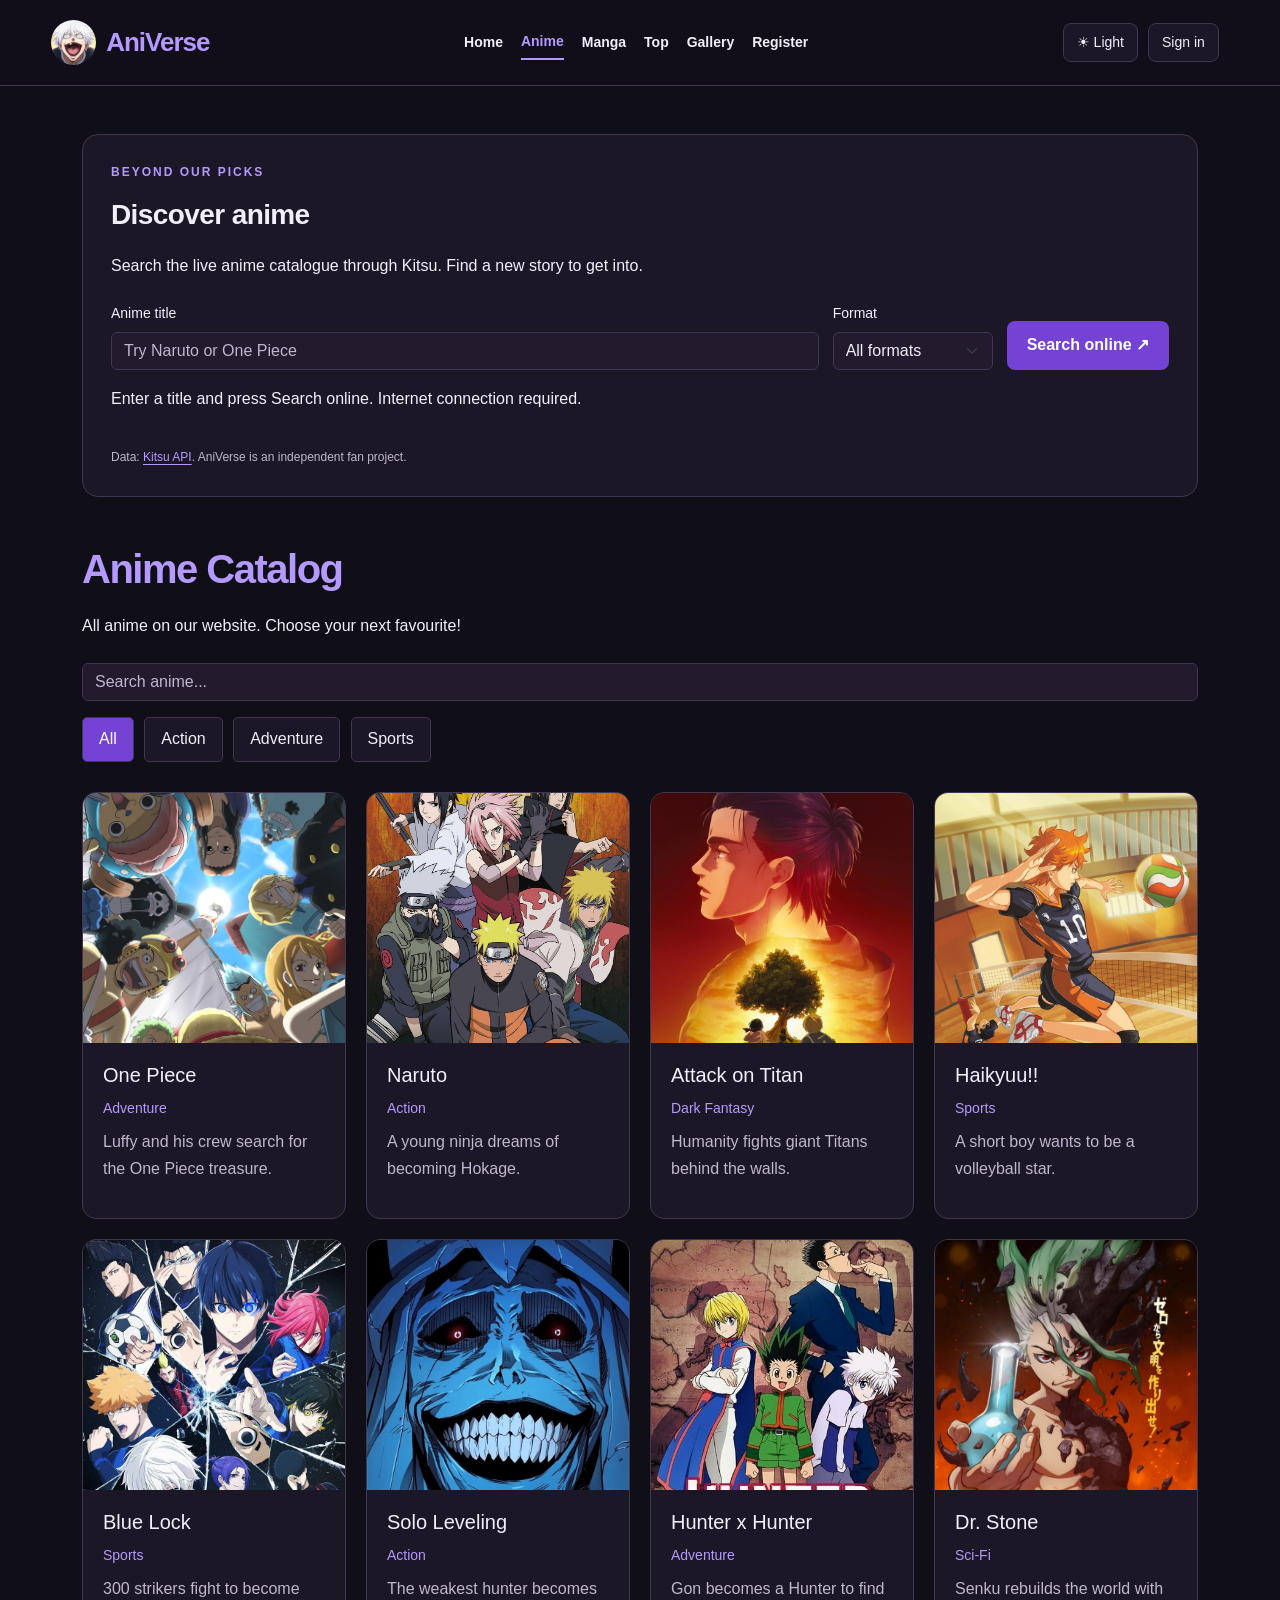
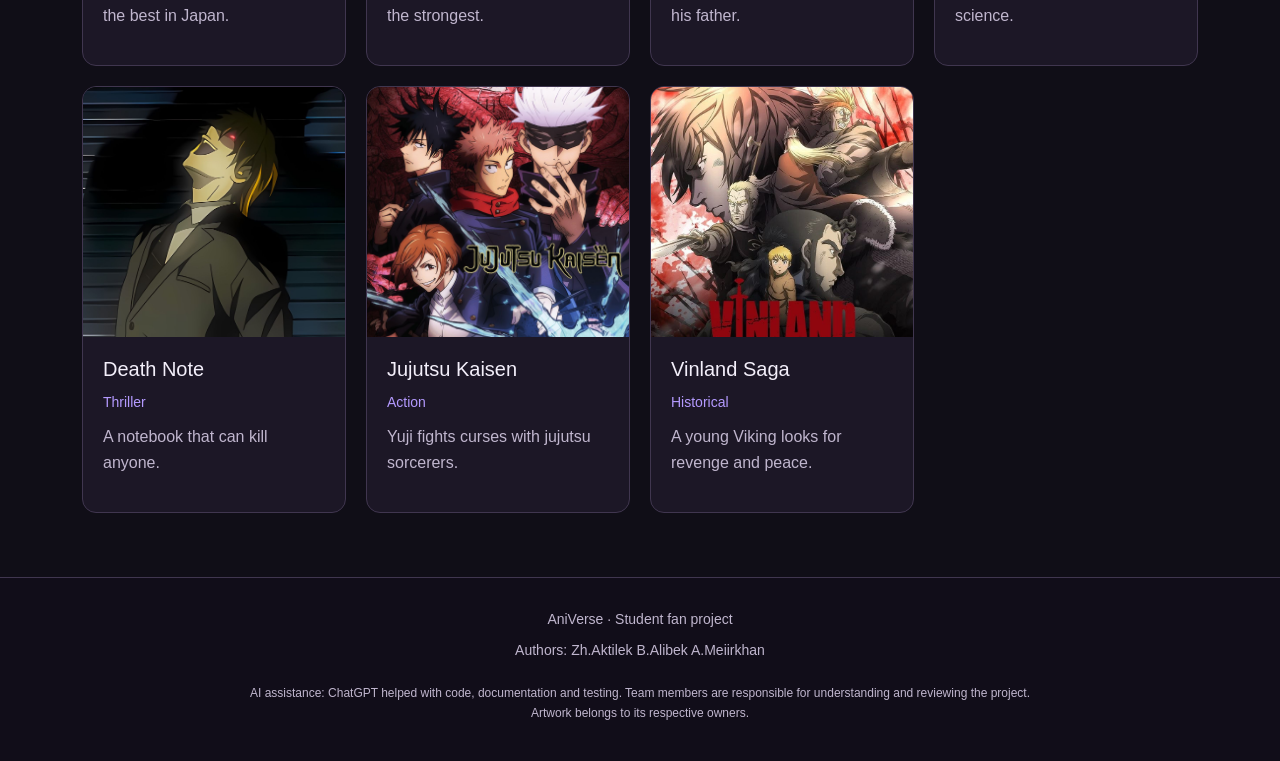
==== anime.html @ a39f716e "feat: add AniVerse final project with API and persistent settings" ====
<!DOCTYPE html>
<html lang="en">
<head>
    <meta charset="UTF-8">
    <meta name="viewport" content="width=device-width, initial-scale=1.0">
    <title>AniVerse - Anime</title>
    <link rel="stylesheet" href="vendor/bootstrap.min.css">
    <script src="js/theme.js"></script>
    <link rel="stylesheet" href="css/style.css">
    <link rel="stylesheet" href="css/final.css">
</head>
<body>
    <a class="skip-link" href="#mainContent">Skip to content</a>

    <header class="header">
        <a href="index.html" class="logo">
            <img src="images/logo.jpg" alt="AniVerse logo">
            <span>AniVerse</span>
        </a>
        <nav class="nav" aria-label="Main navigation">
            <a href="index.html">Home</a>
            <a href="anime.html" class="active" aria-current="page">Anime</a>
            <a href="manga.html">Manga</a>
            <a href="top.html">Top</a>
            <a href="gallery.html">Gallery</a>
            <a href="register.html">Register</a>
        </nav>
        <div class="header-actions"><button id="themeToggle" type="button" class="utility-btn">☀ Light</button><a href="signin.html" id="signInLink" class="utility-btn">Sign in</a><span id="userName"></span><button id="signOut" type="button" class="utility-btn" hidden>Sign out</button></div>
    </header>
    <p id="siteNotice" class="site-notice" role="status"></p>

    <main id="mainContent">
        <div class="container">
            <section class="discover-section mb-5" aria-labelledby="discoverTitle">
    <p class="eyebrow">BEYOND OUR PICKS</p><h2 id="discoverTitle">Discover anime</h2>
    <p>Search the live anime catalogue through Kitsu. Find a new story to get into.</p>
    <form id="apiForm" class="api-search">
        <div><label for="apiQuery">Anime title</label><input id="apiQuery" class="form-control" type="search" placeholder="Try Naruto or One Piece" minlength="2" maxlength="100" required></div>
        <div><label for="apiType">Format</label><select id="apiType" class="form-select"><option value="">All formats</option><option value="TV">TV series</option><option value="movie">Movie</option><option value="OVA">OVA</option></select></div>
        <button id="apiSearchButton" type="submit" class="btn-anime">Search online ↗</button>
    </form>
    <p id="apiStatus" role="status" class="mt-3">Enter a title and press Search online. Internet connection required.</p>
    <div id="apiResults" class="anime-grid" aria-busy="false"></div>
    <p class="source-credit">Data: <a href="https://kitsu.docs.apiary.io/" target="_blank" rel="noopener noreferrer">Kitsu API</a>. AniVerse is an independent fan project.</p>
</section><h1 class="title">Anime Catalog</h1>
            <p class="mb-4">All anime on our website. Choose your next favourite!</p>

            <div class="search-box mb-4">
                <input type="text" id="searchInput" class="form-control mb-3" placeholder="Search anime...">
                <button class="filter-btn active" data-genre="All">All</button>
                <button class="filter-btn" data-genre="Action">Action</button>
                <button class="filter-btn" data-genre="Adventure">Adventure</button>
                <button class="filter-btn" data-genre="Sports">Sports</button>
            </div>
            <p id="noResults" class="no-results">No anime found.</p>


            <div class="anime-grid" id="animeList">
                    <div class="anime-card">
                    <img src="images/one-piece.jpg" alt="One Piece">
                    <div class="info">
                        <h3 class="h5">One Piece</h3>
                        <span class="genre">Adventure</span>
                        <p class="mt-2">Luffy and his crew search for the One Piece treasure.</p>
                    </div>
                </div>
                    <div class="anime-card">
                    <img src="images/naruto.jpg" alt="Naruto">
                    <div class="info">
                        <h3 class="h5">Naruto</h3>
                        <span class="genre">Action</span>
                        <p class="mt-2">A young ninja dreams of becoming Hokage.</p>
                    </div>
                </div>
                    <div class="anime-card">
                    <img src="images/attack-on-titan.jpg" alt="Attack on Titan">
                    <div class="info">
                        <h3 class="h5">Attack on Titan</h3>
                        <span class="genre">Dark Fantasy</span>
                        <p class="mt-2">Humanity fights giant Titans behind the walls.</p>
                    </div>
                </div>
                    <div class="anime-card">
                    <img src="images/haikyuu.jpg" alt="Haikyuu!!">
                    <div class="info">
                        <h3 class="h5">Haikyuu!!</h3>
                        <span class="genre">Sports</span>
                        <p class="mt-2">A short boy wants to be a volleyball star.</p>
                    </div>
                </div>
                    <div class="anime-card">
                    <img src="images/blue-lock.jpg" alt="Blue Lock">
                    <div class="info">
                        <h3 class="h5">Blue Lock</h3>
                        <span class="genre">Sports</span>
                        <p class="mt-2">300 strikers fight to become the best in Japan.</p>
                    </div>
                </div>
                    <div class="anime-card">
                    <img src="images/solo-leveling.jpg" alt="Solo Leveling">
                    <div class="info">
                        <h3 class="h5">Solo Leveling</h3>
                        <span class="genre">Action</span>
                        <p class="mt-2">The weakest hunter becomes the strongest.</p>
                    </div>
                </div>
                    <div class="anime-card">
                    <img src="images/hunter-x-hunter.jpg" alt="Hunter x Hunter">
                    <div class="info">
                        <h3 class="h5">Hunter x Hunter</h3>
                        <span class="genre">Adventure</span>
                        <p class="mt-2">Gon becomes a Hunter to find his father.</p>
                    </div>
                </div>
                    <div class="anime-card">
                    <img src="images/dr-stone.jpg" alt="Dr. Stone">
                    <div class="info">
                        <h3 class="h5">Dr. Stone</h3>
                        <span class="genre">Sci-Fi</span>
                        <p class="mt-2">Senku rebuilds the world with science.</p>
                    </div>
                </div>
                    <div class="anime-card">
                    <img src="images/death-note.jpg" alt="Death Note">
                    <div class="info">
                        <h3 class="h5">Death Note</h3>
                        <span class="genre">Thriller</span>
                        <p class="mt-2">A notebook that can kill anyone.</p>
                    </div>
                </div>
                    <div class="anime-card">
                    <img src="images/jujutsu-kaisen.jpg" alt="Jujutsu Kaisen">
                    <div class="info">
                        <h3 class="h5">Jujutsu Kaisen</h3>
                        <span class="genre">Action</span>
                        <p class="mt-2">Yuji fights curses with jujutsu sorcerers.</p>
                    </div>
                </div>
                    <div class="anime-card">
                    <img src="images/vinland-saga.jpg" alt="Vinland Saga">
                    <div class="info">
                        <h3 class="h5">Vinland Saga</h3>
                        <span class="genre">Historical</span>
                        <p class="mt-2">A young Viking looks for revenge and peace.</p>
                    </div>
                </div>
            </div>
        </div>
    </main>

    <footer class="footer">
        <p>AniVerse · Student fan project</p>
        <p>Authors: Zh.Aktilek B.Alibek A.Meiirkhan</p>
        <p class="credits">AI assistance: ChatGPT helped with code, documentation and testing. Team members are responsible for understanding and reviewing the project. Artwork belongs to its respective owners.</p>
    </footer>

    <script src="vendor/jquery-3.7.1.min.js"></script>
    <script src="js/script.js"></script>
    <script src="js/final.js"></script>

</body>
</html>
---- css/style.css ----
* {
    margin: 0;
    padding: 0;
    box-sizing: border-box;
}

body {
    font-family: Arial, sans-serif;
    background-color: #0f0d14;
    color: #e5e5e5;
}

a {
    color: #e5e5e5;
    text-decoration: none;
}

img {
    display: block;
    width: 100%;
}

h1 {
    font-size: 40px;
}

main {
    padding: 40px 0;
}

.title {
    color: #8b5cf6;
    margin-bottom: 20px;
}

.header {
    display: flex;
    justify-content: space-between;
    align-items: center;
    padding: 15px 40px;
    background-color: #000;
    border-bottom: 2px solid #8b5cf6;
}

.logo {
    display: flex;
    align-items: center;
    gap: 10px;
    font-size: 26px;
    font-weight: bold;
    color: #8b5cf6;
}

.logo img {
    width: 45px;
    height: 45px;
    border-radius: 50%;
    object-fit: cover;
}

.nav {
    display: flex;
    gap: 20px;
}

.nav a:hover {
    color: #8b5cf6;
}

.nav .active {
    color: #8b5cf6;
}

.btn-anime {
    display: inline-block;
    padding: 10px 20px;
    background-color: #8b5cf6;
    color: white;
    border: none;
    border-radius: 5px;
}

.btn-anime:hover {
    background-color: #6d28d9;
    color: white;
}

.hero {
    padding: 60px 20px;
    background-color: #1c1726;
    border-radius: 10px;
}

.anime-card {
    background-color: #1c1726;
    border-radius: 10px;
    height: 100%;
}

.anime-card:hover {
    box-shadow: 0 5px 15px rgba(139, 92, 246, 0.5);
}

.anime-card img {
    height: 250px;
    object-fit: cover;
}

.anime-card .info {
    padding: 15px;
}

.genre {
    color: #8b5cf6;
    font-size: 14px;
}

.anime-grid {
    display: grid;
    grid-template-columns: repeat(4, 1fr);
    gap: 20px;
}

.manga-item {
    display: flex;
    gap: 20px;
    padding: 15px;
    margin-bottom: 15px;
    background-color: #1c1726;
    border-radius: 10px;
}

.manga-item img {
    width: 100px;
    height: 140px;
    object-fit: cover;
}

.top-table {
    width: 100%;
    border-collapse: collapse;
}

.top-table th,
.top-table td {
    padding: 12px;
    text-align: left;
    border-bottom: 1px solid #333;
}

.top-table th {
    background-color: #8b5cf6;
    color: white;
}

.top-table td {
    background-color: #1c1726;
}

.gallery {
    display: grid;
    grid-template-columns: repeat(3, 1fr);
    gap: 15px;
}

.gallery-item {
    position: relative;
}

.gallery-item img {
    height: 300px;
    object-fit: cover;
    border-radius: 10px;
}

.caption {
    position: absolute;
    bottom: 0;
    left: 0;
    width: 100%;
    padding: 10px;
    background-color: rgba(0, 0, 0, 0.7);
    border-radius: 0 0 10px 10px;
    display: none;
}

.gallery-item:hover .caption {
    display: block;
}

.form-box {
    padding: 25px;
    background-color: #1c1726;
    border-radius: 10px;
}

.footer {
    padding: 30px 40px;
    background-color: #000;
    border-top: 2px solid #8b5cf6;
    text-align: center;
}

.filter-btn {
    padding: 8px 16px;
    margin: 0 6px 6px 0;
    background-color: #1c1726;
    color: #e5e5e5;
    border: 1px solid #8b5cf6;
    border-radius: 5px;
    cursor: pointer;
}

.filter-btn:hover,
.filter-btn.active {
    background-color: #8b5cf6;
    color: white;
}

.no-results {
    display: none;
    color: #8b5cf6;
}

.strength-bar {
    height: 6px;
    margin-top: 8px;
    background-color: #333;
    border-radius: 3px;
}

#strengthFill {
    width: 0;
    height: 6px;
    border-radius: 3px;
}

.strength-text {
    margin-top: 5px;
    font-size: 14px;
}

.error-text {
    color: #dc3545;
}

.edit-btn,
.delete-btn {
    padding: 4px 10px;
    border: none;
    border-radius: 4px;
    color: white;
    cursor: pointer;
}

.edit-btn {
    background-color: #8b5cf6;
}

.delete-btn {
    background-color: #dc3545;
}

.gallery-item img {
    cursor: pointer;
}

.lightbox {
    display: none;
    position: fixed;
    top: 0;
    left: 0;
    width: 100%;
    height: 100%;
    background-color: rgba(0, 0, 0, 0.9);
    z-index: 1000;
    text-align: center;
    padding-top: 60px;
}

.lightbox img {
    display: inline-block;
    width: auto;
    max-width: 80%;
    max-height: 75vh;
    border-radius: 10px;
}

.lightbox-caption {
    margin-top: 15px;
    font-size: 20px;
}

.lightbox-close {
    position: absolute;
    top: 15px;
    right: 30px;
    font-size: 40px;
    cursor: pointer;
}

.lightbox-arrow {
    position: absolute;
    top: 50%;
    font-size: 40px;
    cursor: pointer;
    padding: 10px;
}

.lightbox-arrow.left {
    left: 20px;
}

.lightbox-arrow.right {
    right: 20px;
}

.lightbox-close:hover,
.lightbox-arrow:hover {
    color: #8b5cf6;
}

@media (max-width: 992px) {
    h1 {
        font-size: 32px;
    }

    .anime-grid {
        grid-template-columns: repeat(2, 1fr);
    }

    .gallery {
        grid-template-columns: repeat(2, 1fr);
    }
}

@media (max-width: 576px) {
    h1 {
        font-size: 26px;
    }

    .header {
        flex-direction: column;
        gap: 10px;
        padding: 15px;
    }

    .nav {
        flex-wrap: wrap;
        justify-content: center;
        gap: 10px;
    }

    main {
        padding: 20px 0;
    }

    .anime-grid {
        grid-template-columns: 1fr;
    }

    .gallery {
        grid-template-columns: 1fr;
    }

    .hero {
        padding: 30px 15px;
    }

    .lightbox img {
        max-width: 90%;
    }

    .lightbox-arrow {
        font-size: 30px;
    }
}
---- css/final.css ----
:root { color-scheme: dark; --bg:#100e17; --panel:#1c1726; --header:#110d19; --ink:#f3effa; --muted:#c0b6ce; --border:#40364f; --accent:#b49aff; --input:#211b2d; }
:root[data-theme="light"] { color-scheme:light; --bg:#f5f2fa; --panel:#ffffff; --header:#ffffff; --ink:#251c35; --muted:#655871; --border:#d9d0e6; --accent:#6d28d9; --input:#ffffff; }
body { background:var(--bg); color:var(--ink); line-height:1.65; }
a { color:var(--ink); }
a:hover { color:var(--accent); }
.title,.genre,.logo,.nav .active { color:var(--accent); }
.header { background:var(--header); padding:20px 4%; gap:20px; flex-wrap:wrap; border-bottom:1px solid var(--border); }
.logo { letter-spacing:-1px; }
.nav { gap:18px; align-items:center; }
.nav a { font-size:14px; font-weight:600; padding:5px 0; }
.nav a[aria-current="page"] { border-bottom:2px solid var(--accent); }
.header-actions { display:flex; align-items:center; gap:10px; flex-wrap:wrap; }
#userName { max-width:145px; overflow:hidden; text-overflow:ellipsis; white-space:nowrap; font-size:14px; }
.utility-btn { color:var(--ink); background:var(--panel); border:1px solid var(--border); border-radius:8px; padding:8px 13px; font-size:14px; line-height:1.5; display:inline-block; cursor:pointer; }
.utility-btn:hover { color:var(--accent); border-color:var(--accent); }
.btn-anime { border-radius:8px; font-weight:600; padding:11px 20px; background:#7542d6; }
.btn-anime:hover { background:#6330c0; }
button:disabled { opacity:.6; cursor:wait; }
[hidden] { display:none!important; }
:focus-visible { outline:3px solid var(--accent); outline-offset:4px; }
.skip-link { position:absolute; top:-80px; z-index:2000; background:var(--panel); padding:12px; }
.skip-link:focus { top:8px; left:8px; }
main { min-height:65vh; padding:48px 0 64px; }
h1,h2,h3 { line-height:1.2; font-weight:700; }
h1 { letter-spacing:-1.5px; }
h2 { margin-bottom:22px; font-size:28px; letter-spacing:-.6px; }
.eyebrow { color:var(--accent); font-size:12px; font-weight:700; letter-spacing:2px; margin-bottom:15px; }
.hero { padding:72px 28px; border:1px solid var(--border); background:radial-gradient(ellipse at top right, #7344cf30, transparent 70%),var(--panel); border-radius:20px; }
.hero h1 { font-size:clamp(32px,5vw,55px); }
.hero>p:not(.eyebrow) { max-width:660px; margin-inline:auto; color:var(--muted); }
.hero .utility-btn { margin-left:8px; padding:11px 20px; }
.anime-card,.manga-item,.form-box { background:var(--panel); border:1px solid var(--border); border-radius:14px; overflow:hidden; }
.anime-card { transition:transform .15s,box-shadow .15s; }
.anime-card:hover { transform:translateY(-3px); box-shadow:0 10px 24px #0002; }
.anime-card .info { padding:20px; }
.anime-card .info p { color:var(--muted); }
.anime-card img { object-position:center 25%; }
.anime-grid { grid-template-columns:repeat(4,minmax(0,1fr)); }
.anime-card h3 { overflow-wrap:anywhere; }
.form-control,.form-select { background-color:var(--input); color:var(--ink); border-color:var(--border); }
.form-control::placeholder { color:var(--muted); opacity:1; }
.form-control:focus,.form-select:focus { background-color:var(--input); color:var(--ink); border-color:var(--accent); box-shadow:0 0 0 .2rem #8b5cf630; }
.form-label { margin-top:6px; }
.filter-btn { background:var(--panel); color:var(--ink); border-color:var(--border); }
.filter-btn.active { background:#7542d6; }
.top-table td { background:var(--panel); border-color:var(--border); }
.top-table th { background:#7542d6; }
.top-table { min-width:580px; }
.table-responsive { border:1px solid var(--border); border-radius:12px; }
.table-responsive+.title { margin-top:40px; }
.footer { background:var(--header); border-top:1px solid var(--border); color:var(--muted); font-size:14px; }
.footer p { margin-bottom:8px; }
.credits { max-width:780px; margin:20px auto 0; font-size:12px; line-height:1.7; }
.site-notice { margin:0; text-align:center; color:var(--accent); }
.site-notice:not(:empty) { padding:12px; border-bottom:1px solid var(--border); }
.member-welcome { margin-bottom:25px; color:var(--muted); }
.discover-section { background:var(--panel); border:1px solid var(--border); border-radius:16px; padding:28px; }
.api-search { display:grid; grid-template-columns:minmax(0,1fr) 160px auto; align-items:end; gap:14px; margin-top:22px; }
.api-search label { display:block; margin-bottom:7px; font-size:14px; }
.api-search .btn-anime { min-height:40px; }
.api-card img { height:255px; }
.api-card .info { font-size:14px; }
.api-card .info a,.text-link,.source-credit a { color:var(--accent); text-decoration:underline; text-underline-offset:3px; }
.source-credit { font-size:12px; color:var(--muted); margin:20px 0 0; }
.faq-section { padding-top:25px; }
.faq-item { border-bottom:1px solid var(--border); }
.faq-item h3 { margin:0; }
.faq-question { display:flex; align-items:center; justify-content:space-between; gap:20px; padding:22px 0; border:0; background:none; color:var(--ink); width:100%; text-align:left; font:600 17px Arial,sans-serif; line-height:1.5; }
.faq-indicator { color:var(--accent); font-size:24px; flex-shrink:0; }
.faq-answer { color:var(--muted); max-width:850px; padding:0 28px 12px 0; }
.account-layout { display:grid; grid-template-columns:1fr 1fr; gap:64px; align-items:center; padding-top:35px; padding-bottom:35px; }
.account-layout p { color:var(--muted); }
.lightbox button { background:transparent; border:0; color:#fff; }
.lightbox p { color:#fff; }
.gallery-item .caption { pointer-events:none; color:white; margin:0; }
.gallery-item:focus-within .caption { display:block; }
.error-text,.invalid-feedback { color:#ed687a; }
:root[data-theme="light"] .error-text,:root[data-theme="light"] .invalid-feedback { color:#b42336; }
@media (max-width:1100px) { .header { justify-content:center; } .header-actions { justify-content:center; } }
@media (max-width:992px) { .anime-grid { grid-template-columns:repeat(2,minmax(0,1fr)); } .account-layout { gap:25px; } }
@media (max-width:576px) { main { padding:24px 0 40px; } .container { padding-inline:20px; } .header { gap:15px; } .nav { gap:13px; } .nav a { font-size:13px; } .hero { padding:40px 18px; } .hero .utility-btn { margin:12px 0 0; } .anime-grid { grid-template-columns:1fr; } .api-search,.account-layout { grid-template-columns:1fr; } .discover-section { padding:20px; } h2 { font-size:24px; } .footer { padding:25px 20px; } .form-box { padding:20px; } }
@media (prefers-reduced-motion:reduce) { *,*::before,*::after { scroll-behavior:auto!important; transition:none!important; } }
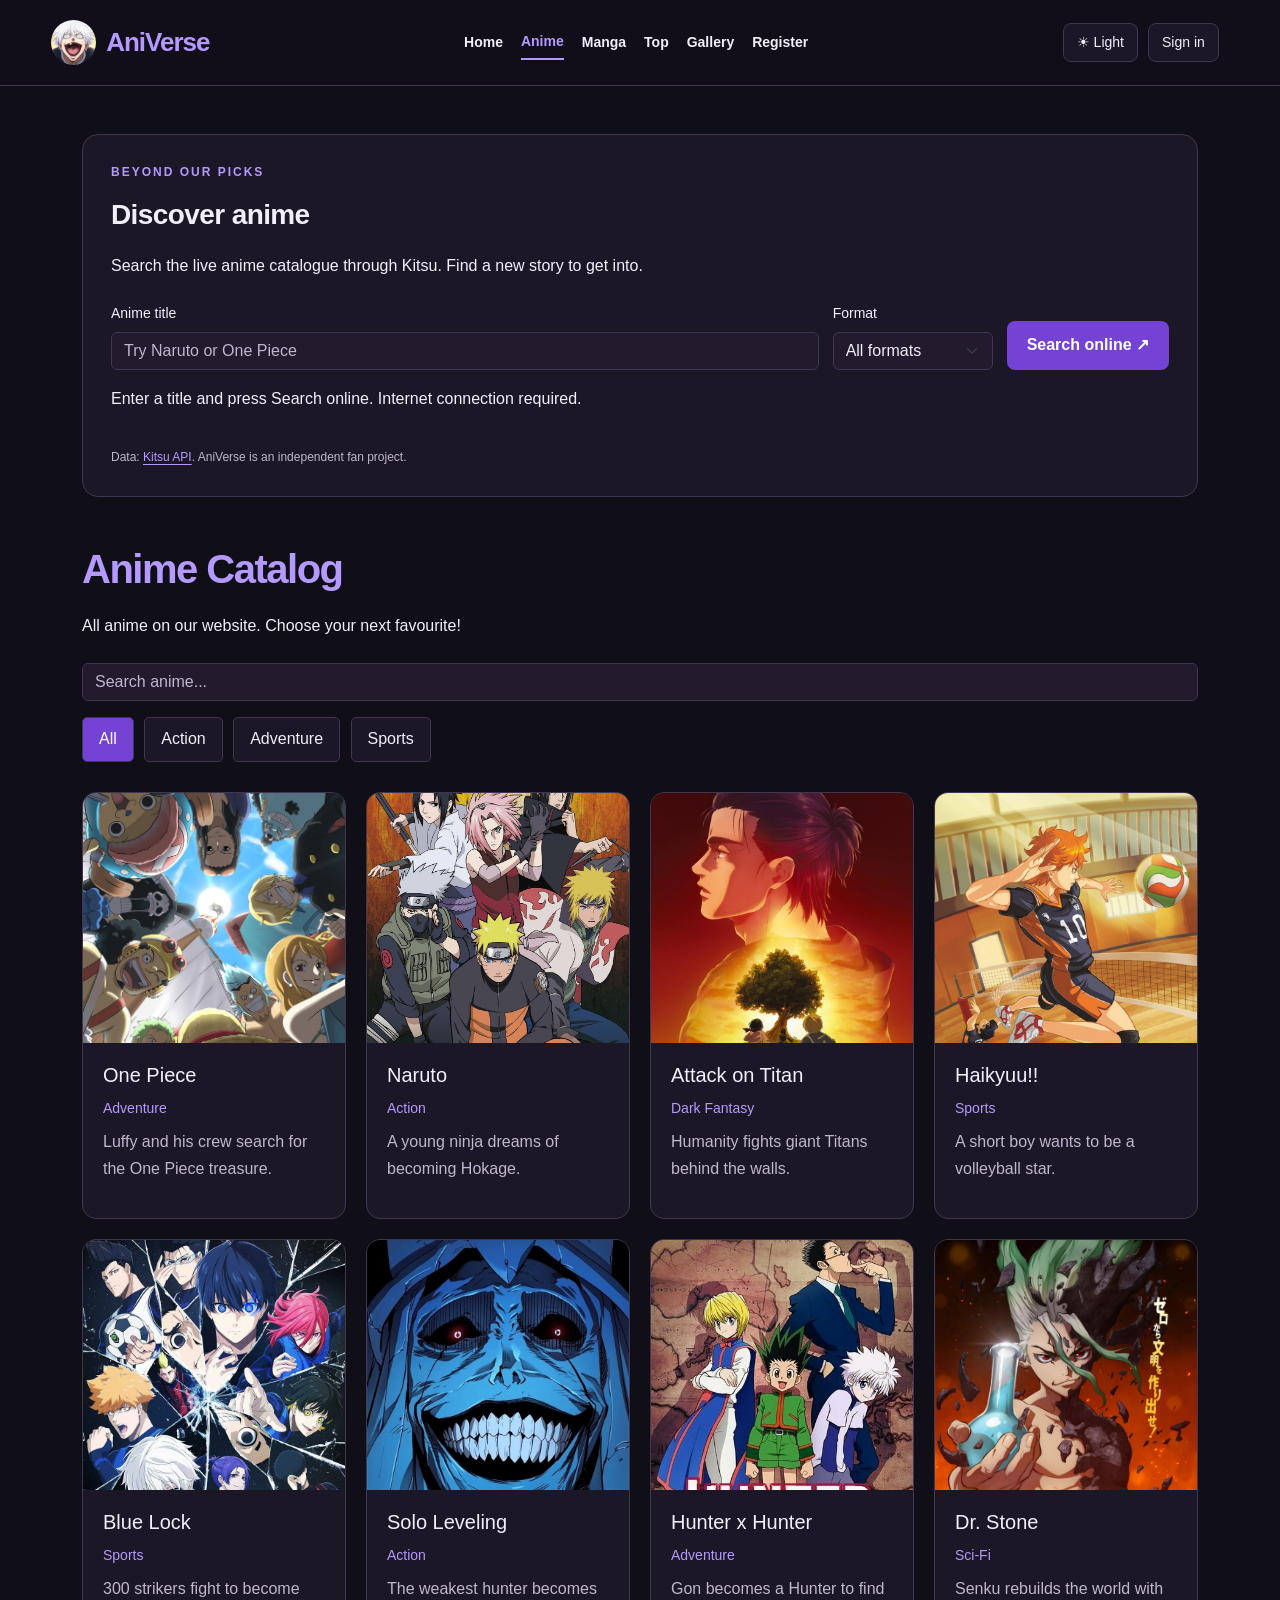
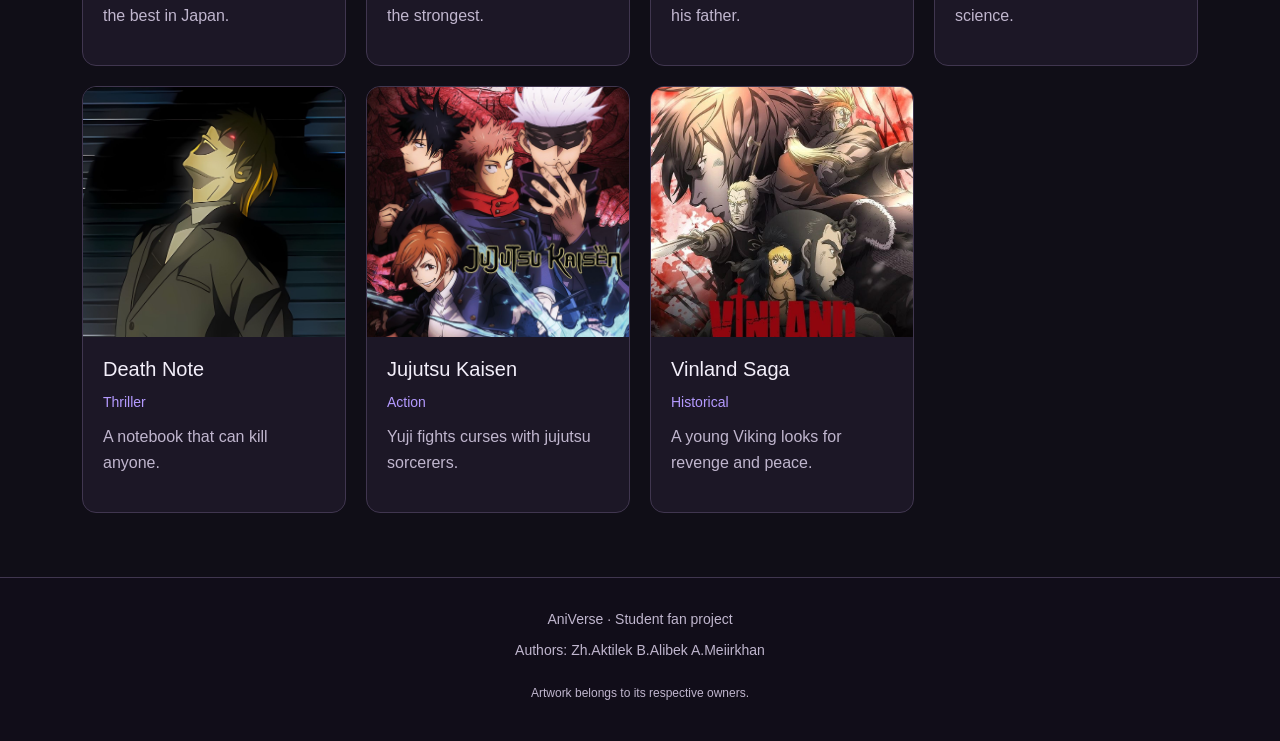
==== commit e32a59da: "docs: simplify website credits and project notes" ====
--- a/anime.html
+++ b/anime.html
@@ -151,7 +151,7 @@
     <footer class="footer">
         <p>AniVerse · Student fan project</p>
         <p>Authors: Zh.Aktilek B.Alibek A.Meiirkhan</p>
-        <p class="credits">AI assistance: ChatGPT helped with code, documentation and testing. Team members are responsible for understanding and reviewing the project. Artwork belongs to its respective owners.</p>
+        <p class="credits">Artwork belongs to its respective owners.</p>
     </footer>
 
     <script src="vendor/jquery-3.7.1.min.js"></script>
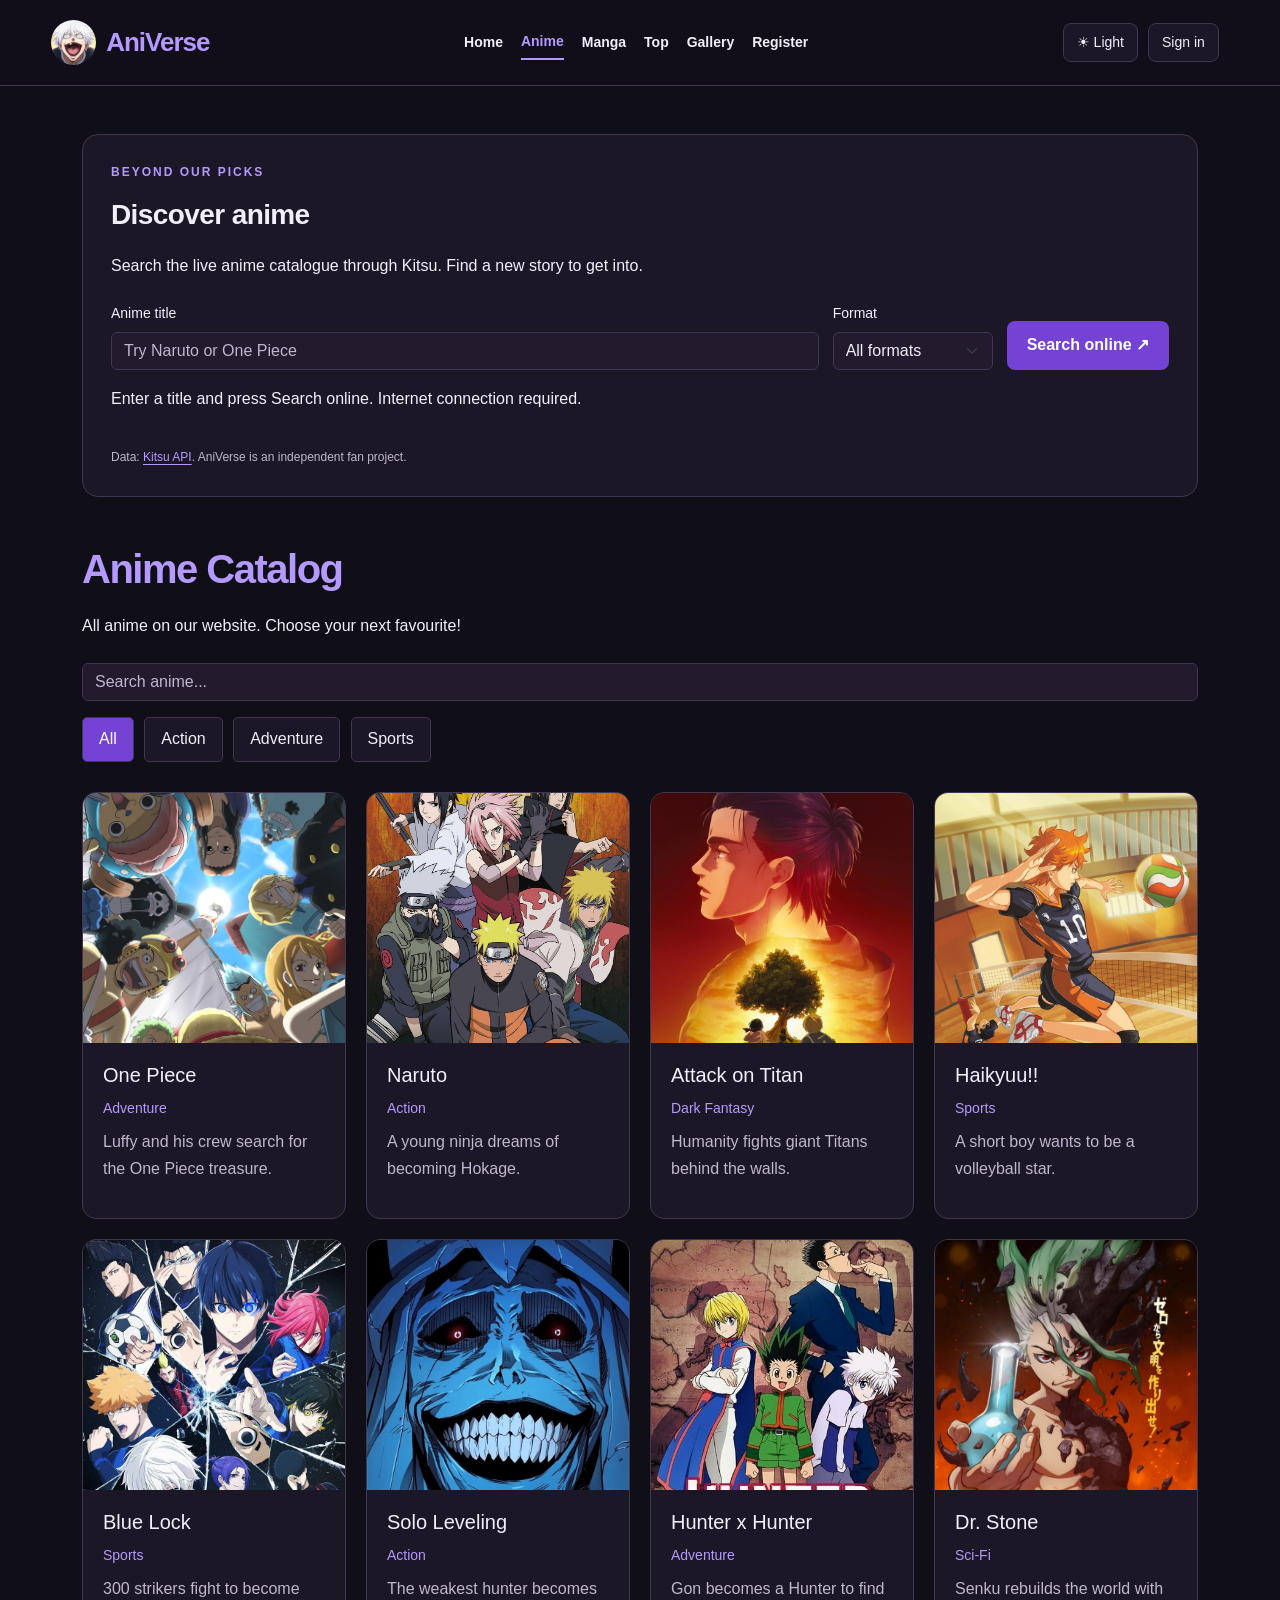
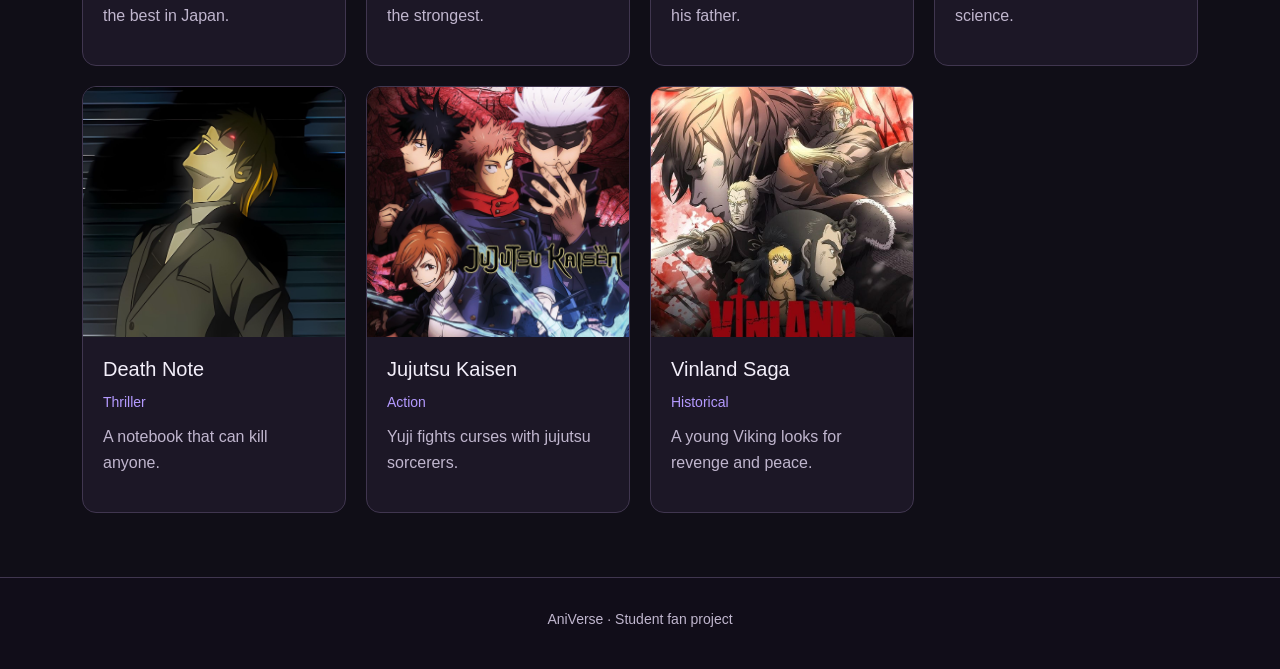
==== commit 1c90d0d0: "docs: remove footer credits and artwork attribution notes" ====
--- a/anime.html
+++ b/anime.html
@@ -150,8 +150,6 @@
 
     <footer class="footer">
         <p>AniVerse · Student fan project</p>
-        <p>Authors: Zh.Aktilek B.Alibek A.Meiirkhan</p>
-        <p class="credits">Artwork belongs to its respective owners.</p>
     </footer>
 
     <script src="vendor/jquery-3.7.1.min.js"></script>
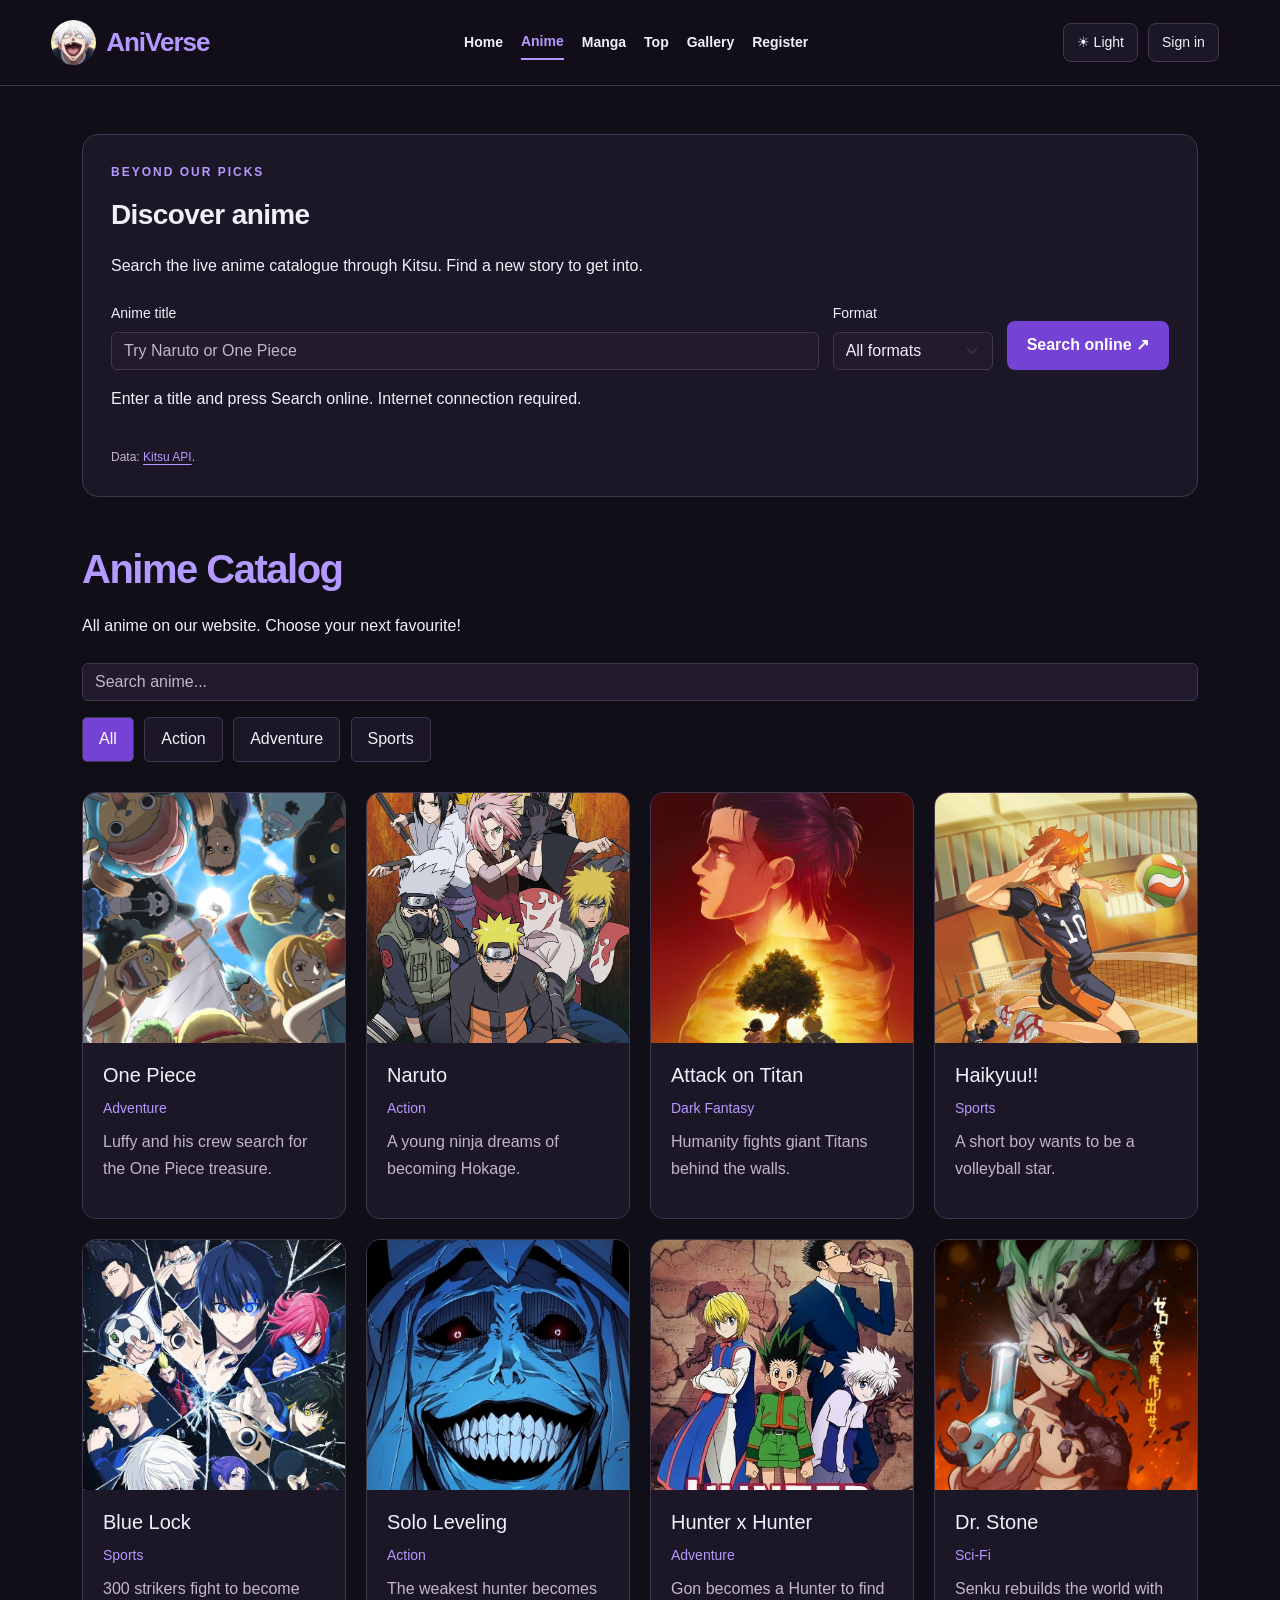
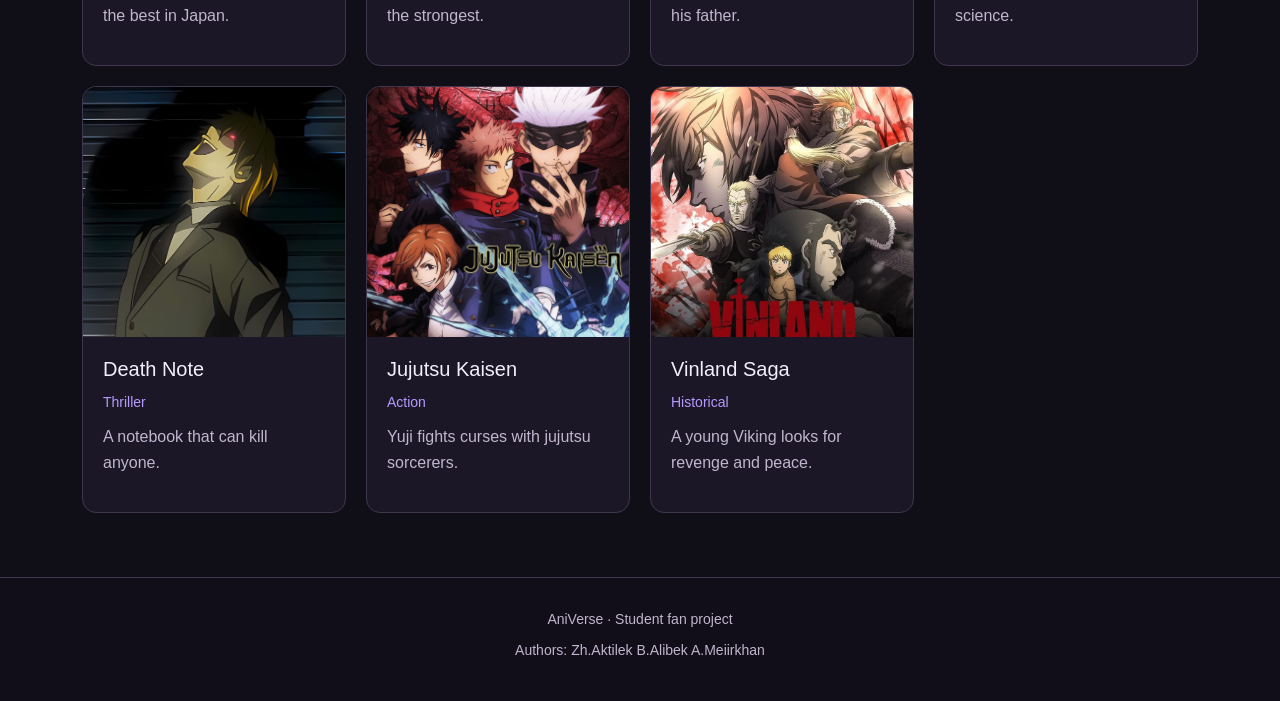
==== commit 777b16e0: "docs: preserve team names and remove project disclaimers" ====
--- a/anime.html
+++ b/anime.html
@@ -41,7 +41,7 @@
     </form>
     <p id="apiStatus" role="status" class="mt-3">Enter a title and press Search online. Internet connection required.</p>
     <div id="apiResults" class="anime-grid" aria-busy="false"></div>
-    <p class="source-credit">Data: <a href="https://kitsu.docs.apiary.io/" target="_blank" rel="noopener noreferrer">Kitsu API</a>. AniVerse is an independent fan project.</p>
+    <p class="source-credit">Data: <a href="https://kitsu.docs.apiary.io/" target="_blank" rel="noopener noreferrer">Kitsu API</a>.</p>
 </section><h1 class="title">Anime Catalog</h1>
             <p class="mb-4">All anime on our website. Choose your next favourite!</p>
 
@@ -150,6 +150,7 @@
 
     <footer class="footer">
         <p>AniVerse · Student fan project</p>
+        <p>Authors: Zh.Aktilek B.Alibek A.Meiirkhan</p>
     </footer>
 
     <script src="vendor/jquery-3.7.1.min.js"></script>
--- a/css/final.css
+++ b/css/final.css
@@ -50,7 +50,6 @@
 .table-responsive+.title { margin-top:40px; }
 .footer { background:var(--header); border-top:1px solid var(--border); color:var(--muted); font-size:14px; }
 .footer p { margin-bottom:8px; }
-.credits { max-width:780px; margin:20px auto 0; font-size:12px; line-height:1.7; }
 .site-notice { margin:0; text-align:center; color:var(--accent); }
 .site-notice:not(:empty) { padding:12px; border-bottom:1px solid var(--border); }
 .member-welcome { margin-bottom:25px; color:var(--muted); }
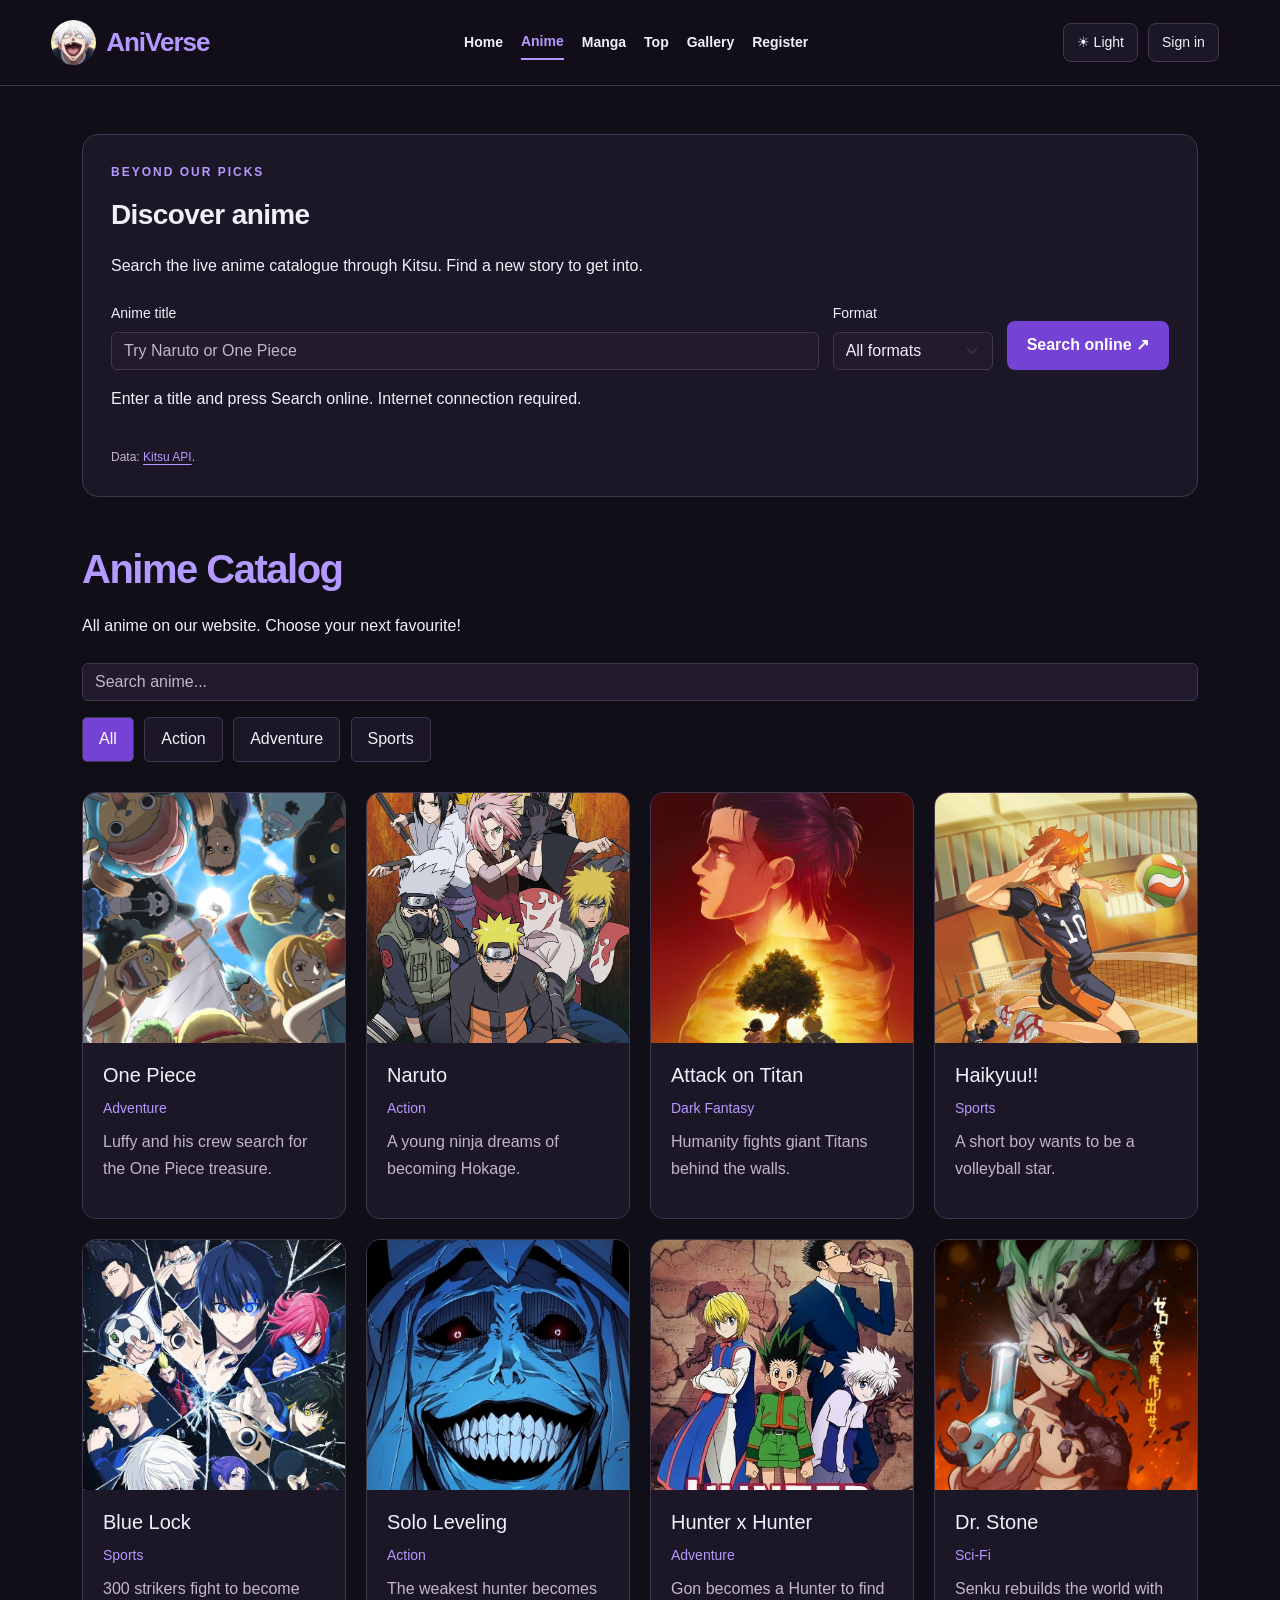
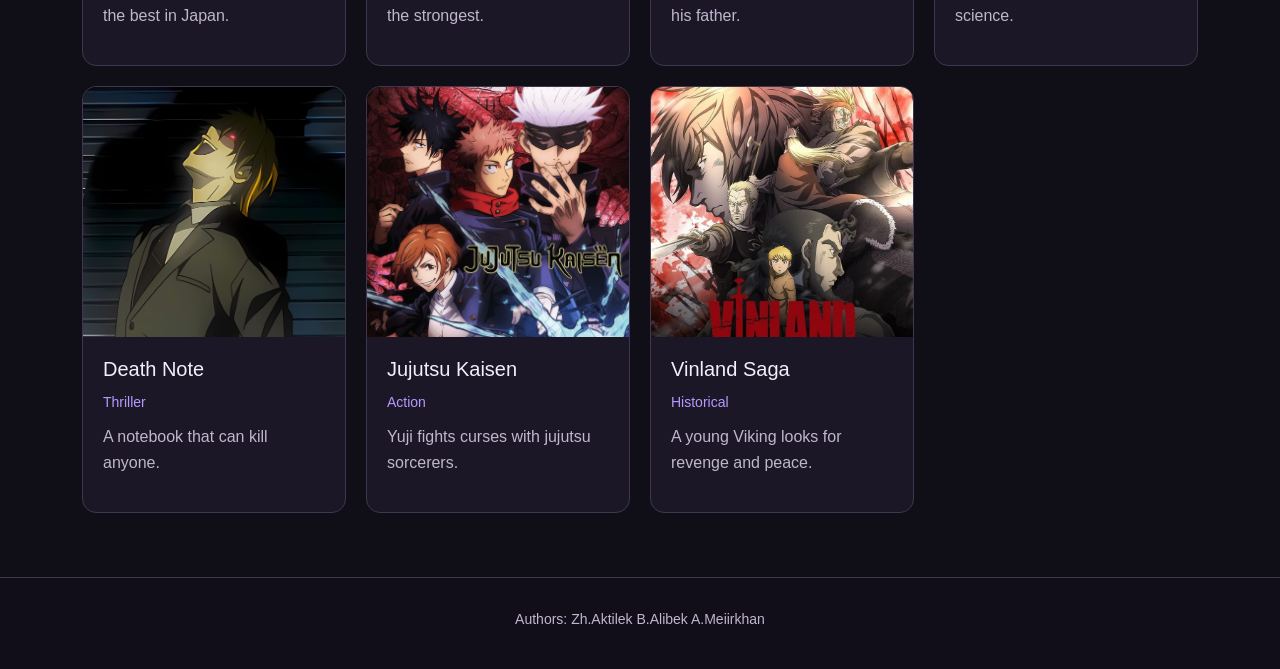
==== commit 2467f8fc: "style: keep only author names in page footers" ====
--- a/anime.html
+++ b/anime.html
@@ -149,7 +149,6 @@
     </main>
 
     <footer class="footer">
-        <p>AniVerse · Student fan project</p>
         <p>Authors: Zh.Aktilek B.Alibek A.Meiirkhan</p>
     </footer>
 
